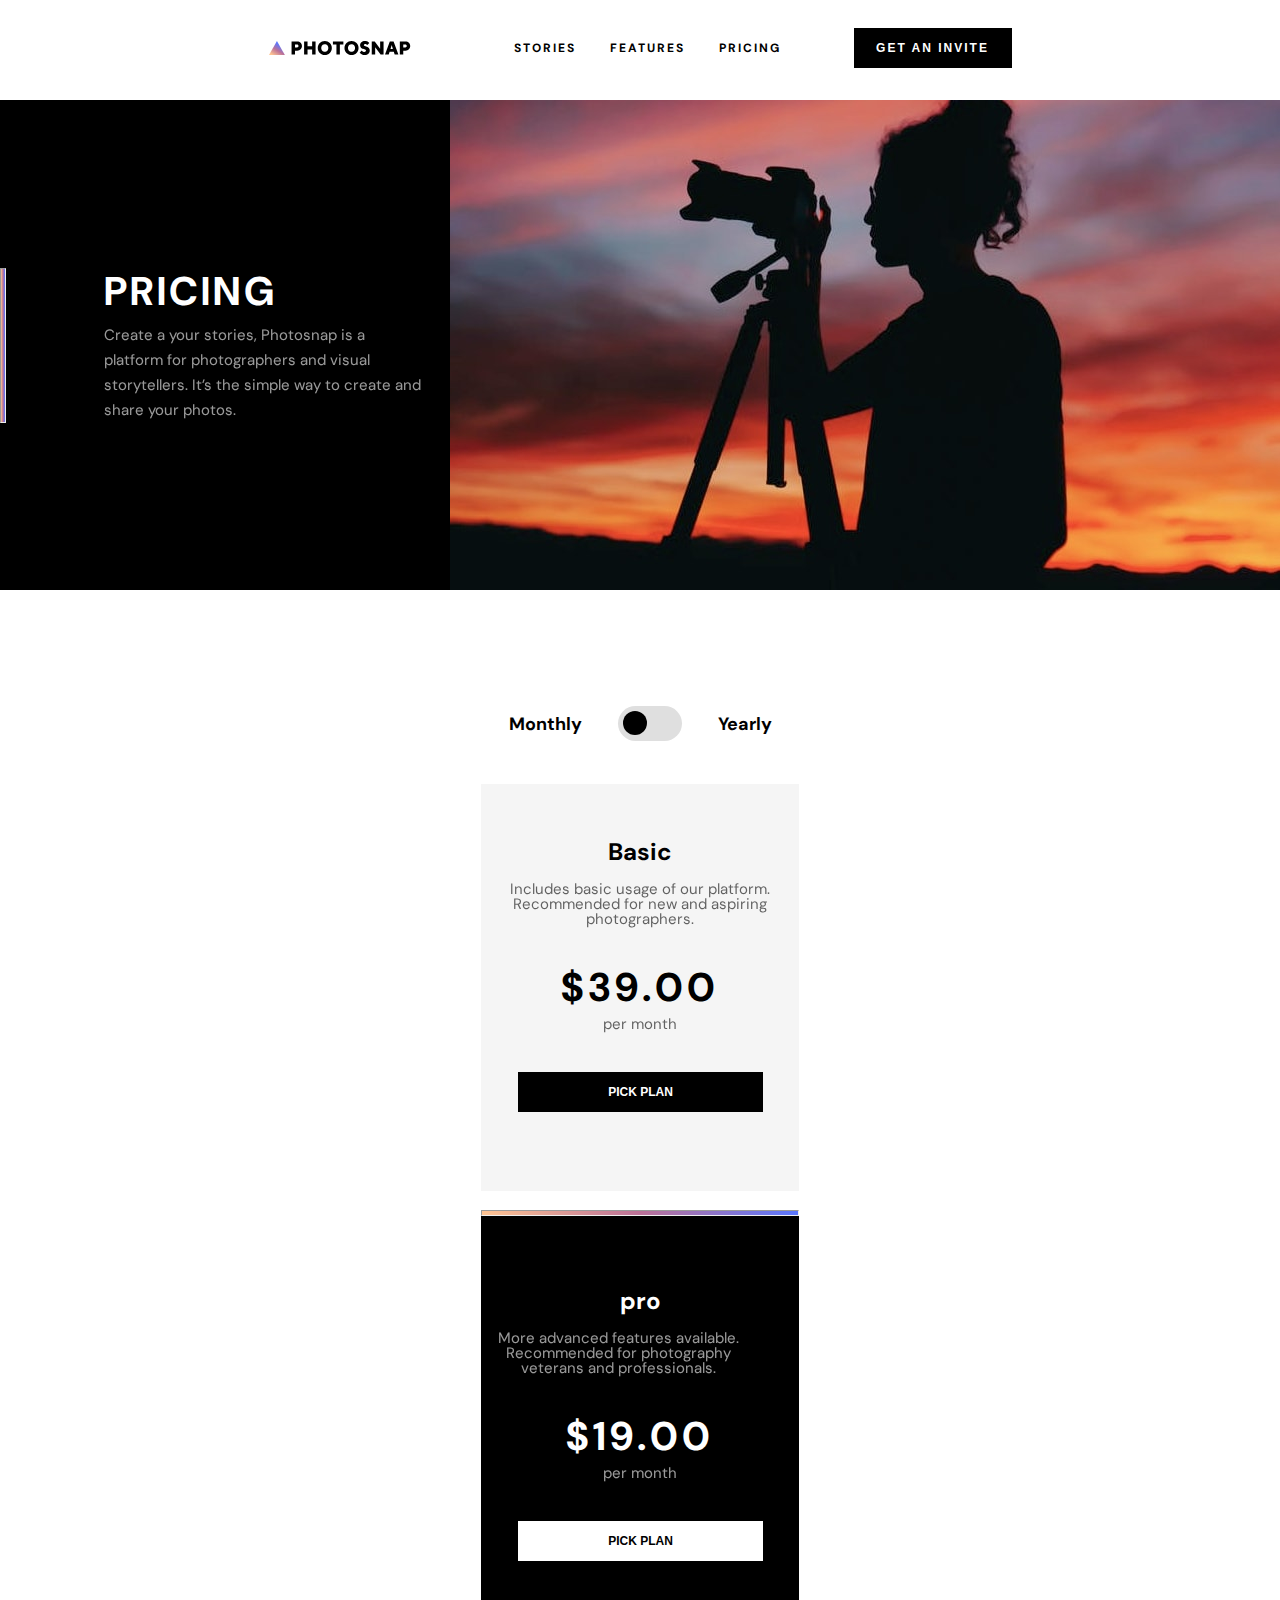
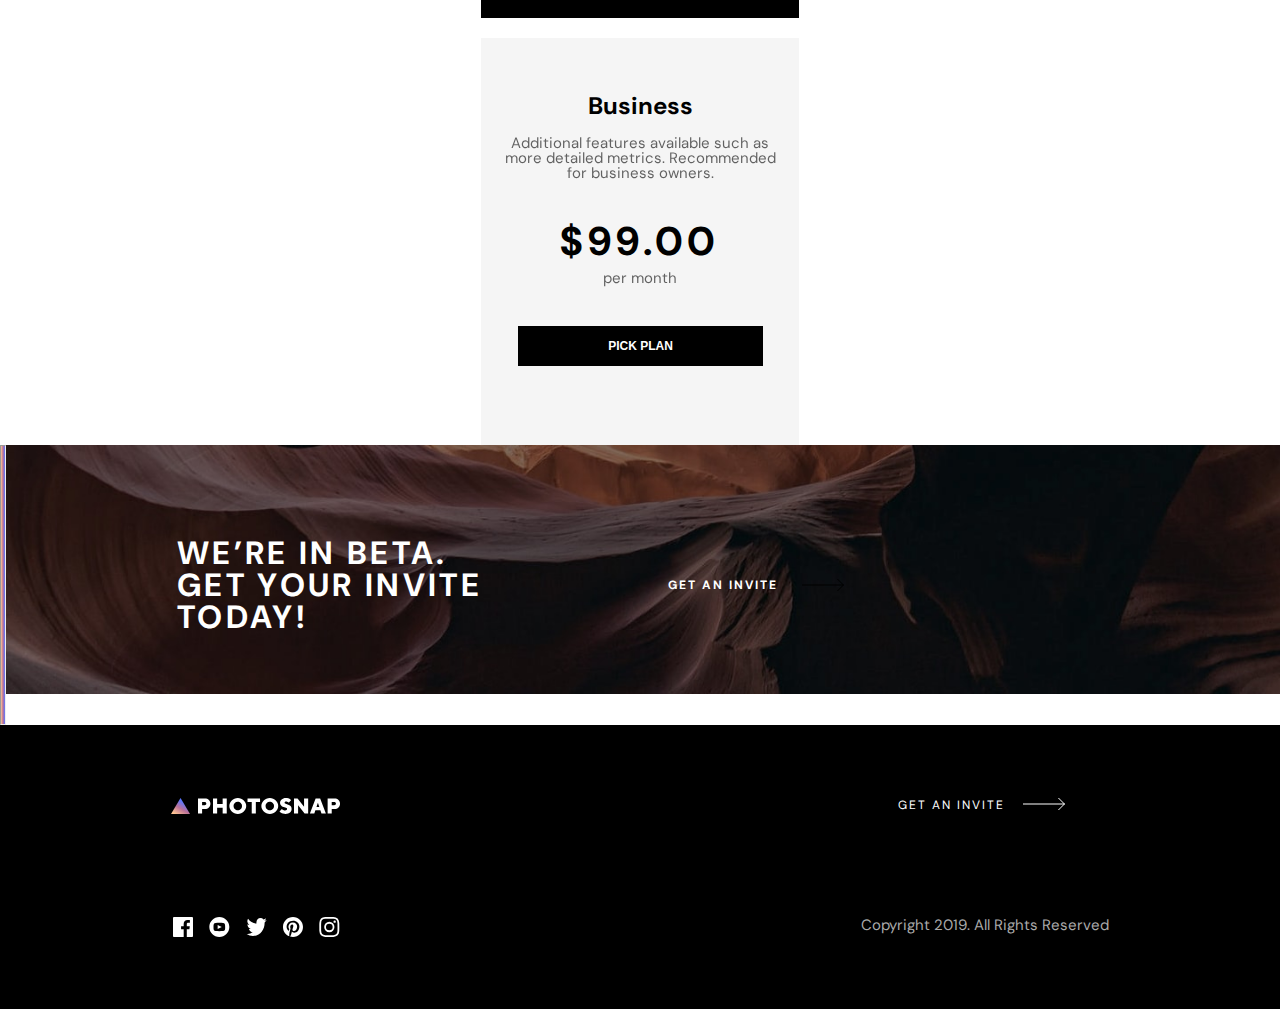
==== pricing.html @ 4be4ea14 "multi page website" ====
<!DOCTYPE html>
<html lang="en">
<head>
    <link rel="stylesheet" href="./reset.css">
    <link rel="stylesheet" href="./pricing.css">
    <meta charset="UTF-8">
    <meta http-equiv="X-UA-Compatible" content="IE=edge">
    <meta name="viewport" content="width=device-width, initial-scale=1.0">
    <link rel="preconnect" href="https://fonts.googleapis.com">
    <link rel="preconnect" href="https://fonts.gstatic.com" crossorigin>
    <link href="https://fonts.googleapis.com/css2?family=DM+Sans:wght@400;700&display=swap" rel="stylesheet">
    <title>pricing</title>
</head>
<body>
    <div class="header">
        <div class="main-menu">
            <div class="logo">
                <img class="header-logo" src="./assets/shared/desktop/logo.svg" alt="logo">
            </div>
            <div class="logo-menu">
                <img  class= "menu" src="./assets/shared/mobile/menu.svg" alt="menu">
                <img class="close" src="./assets/shared/mobile/close.svg" alt="close">
            </div>
       </div>
       <div class="hidden-menu">
            <div class="header-menu">
                <a class="header-text" href="./stories.html">STORIES</a>
                <a class="header-text" href="">FEATURES</a>
                <a class="header-text" href="./pricing.html">PRICING</a>
            </div>
            <hr class="top-line">
            <button class="button">GET AN INVITE</button>
        </div>
    </div>
        <img class="mobile-hero" src="./assets/pricing/mobile/hero.jpg" alt="mobile-hero">
    <div class="black-box">
        <hr class="line">
        <div class="text">
            <h1 id="pricing">PRICING</h1>
            <p id="paragraph">Create a your stories, Photosnap is a platform for photographers and visual storytellers.
                It’s the simple way to create and share your photos.</p>
            </div>
    </div>
    <div class="check-container">
        <div class="Monthly">Monthly</div>
        <div class="toggle">
            <div class="toggle-button" ></div>
        </div>
        <div class="Yearly">Yearly</div>
    </div>
    <div class="container-box">
    <div class="price-container">
        <div class="left">
            <h1 class="basic">Basic</h1>
            <p class="platform">Includes basic usage of our platform. Recommended for new and aspiring photographers.</p>
        </div>
        <div class="right-position">
            <p class="price">$39.00</p>
            <p class="month">per month</p>
        </div>
         <button class="plan">PICK PLAN</button>
    </div>
    <div class="price-container" id="black-container">
        <div class="left">
            <hr class="box-line">
            <h1 class="basic">pro</h1>
            <p class="platform" id="text">More advanced features available. Recommended for photography veterans and professionals.</p>
        </div>
        <div class="right-position">
            <p class="price">$19.00</p>
            <p class="month" id="per-month">per month</p>
        </div>
         <button class="plan" id="button">PICK PLAN</button>
    </div>
    <div class="price-container" >
        <div class="left">
            <h1 class="basic">Business</h1>
            <p class="platform">Additional features available such as more detailed metrics. Recommended for business owners.</p>
        </div>
        <div class="right-position">
        <p class="price">$99.00</p>
         <p class="month">per month</p>
        </div>
         <button class="plan" >PICK PLAN</button>
    </div>

</div>
    <div class="footer-top">
            <hr class="line" id="footer-line">
            <div class="text-container">
                <div class="text-beta">
                    <h1 id="beta">We’re in beta.
                        Get your invite today!</h1>
                </div>
                <div class="arrow-top">
                    <h1>GET AN INVITE</h1>
                    <img  class= "arrow-coin" src="./assets/shared/desktop/arrow.svg" alt="arrow">
                </div>
           </div>
        </div>
        <footer class="footer-container">
            <div class="logo">
                <img src="./assets/shared/desktop/logo-white.12774b9c.svg" alt="logo-white">
                <div class="social-logo">
                    <img class="social-logo-details" src="./assets/shared/desktop/facebook.svg" alt="facebook">
                    <img class="social-logo-details" src="./assets/shared/desktop/youtube.svg" alt="youtube">
                    <img class="social-logo-details" src="./assets/shared/desktop/twitter.svg" alt="twitte">
                    <img  class="social-logo-details"src="./assets/shared/desktop/pinterest.svg" alt="pinterest">
                    <img  class="social-logo-details"src="./assets/shared/desktop/instagram.svg" alt="instagram">
                </div>
            </div>
                <div class="page">
                    <a class="header-text" href="">Home</a>
                    <a class="header-text" href="./stories.html">Stories</a>
                    <a class="header-text" href="">Features</a>
                    <a class="header-text" href="./pricing.css">Pricing</a>
                </div>
                <div class="left-text">
                <div class="footer-arrow-box">
                    <h1 class="invite">GET AN INVITE</h1>
                    <div class="footer-box">
                        <svg stroke="white" xmlns="http://www.w3.org/2000/svg" width="43" height="14" ><g fill="none" fill-rule="evenodd" ><path d="M0 7h41.864M35.428 1l6 6-6 6" ></path></g></svg>
                    </div>
                </div>
                <div class="copyright-date">Copyright 2019. All Rights Reserved</div>
            </div>
        </footer>
    <script src="./stories.js"></script>
</body>
</html>
---- pricing.css ----
*{
    box-sizing: border-box;
}

body{
    max-width: 100%;
    font-family: "DM Sans";
    display: flex;
    justify-content: center;
    align-items: center;
    flex-direction: column;
}

.header{
    width: 100%;
    display: flex;
    align-items: center;
    flex-direction: column;
    margin-top: 28px;
    margin-bottom: 32px;
    gap:60px
}

.main-menu{
    width: 100%;
    display: flex;
    justify-content: space-around;
    align-items: center;
}

.header-text{
    color: black;
    text-decoration: none;
    cursor: pointer;
}

.header-text:hover{
    color: darkgray;
}

.header-menu{
    display: flex;
    flex-direction: column;
    gap: 34px;
    font-weight: 700;
    font-size: 12px;
    letter-spacing: 2px;
    
}

.hidden-menu{
    width: 80%;
    display:none;
    align-items: center;
    flex-direction: column;
    gap:20px
 }

 .close{
    display: none;
    position: relative;
    left: -21px;
    top: 3px;
 }

 .top-line{
    width: 100%;
    height: 2px;
    background-color: black;
    opacity: 25%;
}

.button{
    display:block;
    width: 100%;
    height: 40px;
    background-color: black;
    color: #fff;
    font-size: 12px;
    font-weight: 700;
    letter-spacing: 2px;
    border: none;
}

.mobile-hero{
    width: 100%;
}


.black-box{
    width: 100%;
    height: 300px;
   background-color: black;
}

.line{
    width: 128px;
    height: 6px;
    background: linear-gradient(90deg,#FFC593 ,#BC7198 ,#5A77FF );
    margin: 0 28px;
}

#pricing{
    width: 318px;
    height: 40px;
    font-weight: 700;
     font-size: 32px;
     line-height: 40px;
     letter-spacing: 3.3px;
     color: #FFFFFF;
}

#paragraph{
    width: 318px;
    height: 100px;
    font-weight: 400;
    opacity: 60%;
    font-size: 15px;
    line-height: 25px;
    color: #FFFFFF;
}

.text{
    padding: 65px 28px;
    display: grid;
    grid-row-gap: 16px;
}

 /* toggle button */

.check-container{
    display: flex;
    flex-direction: row;
    align-items: center;
    gap: 36px;
    margin:116px 0 43px;
    font-size: 18px;
    font-weight: 700;
}

.toggle{
    width: 64px;
    height: 35px;
    border-radius: 30px;
    background-color: #DFDFDF;
}

.toggle-active{
    background-color: #000000;
}

.toggle-button-active{
    background-color: #FFFFFF;
    left: 29px;
}


.check-container .toggle .toggle-button{
    width: 24px;
    height: 24px;
    background-color: #000000;
    border-radius: 50%;
    cursor: pointer;
    margin-left: 5px;
    margin-top: 5px;
}



 /* footer top section */
.footer-top{
    width: 100%;
    height: 288px;
    background-image: url("./assets/shared/mobile/bg-beta.jpg");
    background-repeat: no-repeat;
    background-size: 100%;
    display: flex;
    flex-direction: column;
    gap: 58px;

}
.text-beta{
    width: 314px;
    color: #FFFFFF;
    font-size: 32px;
    font-weight: 700;
    letter-spacing: 3.33px;
    text-transform: uppercase;
}

.arrow-top{
    font-size: 12px;
    font-weight: 700;
    letter-spacing: 2px;
    color: #FFFFFF;
    display: flex;
    align-items: center;
    gap: 24px;
    margin-right: 137px;
}

.text-container{
    display: flex;
    flex-direction: column;
    align-items: flex-start;
    gap: 16px;
    margin-left: 28px;
}

/* footer section */

.text-footer{
    display: flex;
    justify-content: flex-start;
    align-items: center;
    gap:156px;
    margin-top: 20px;
}

.arrow-box{
    display: flex;
    flex-direction: row;
}

.arrow{
    width: 42px;
    height: 1px;
    background-color: #ffff;
    position: absolute;
}

.charset{
    font-size: 35px;
    color: #fff;
}

.footer-container{
    background-color: black;
    width: 100%;
    height: 539px;
    display: flex;
    flex-direction: column;
    align-items: center;
    padding: 56px;
}

.social-logo{
    display: flex;
    gap: 14px;
    justify-content: space-between;
    margin-top: 34px;
}

.social-logo-details{
    filter: brightness(0) invert(1);
}

.page{
    color: #fff;
    font-size: 12px;
    letter-spacing: 2px;
    font-weight: 700;
    display: flex;
    flex-direction: column;
    align-items: center;
    gap:16px;
    margin-top: 50px;
    text-transform: uppercase;
}

.invite{
    color: #fff;
    display: flex;
    align-items: flex-end;
    justify-content: space-between;
    letter-spacing: 2px;
    text-align: center;
    font-size: 12px;
}

.footer-charset{
    font-size: 35px;
    color: #fff;
}

.footer-arrow-box{
    margin-top: 119px;
    display: flex;
    align-items: center;
    gap:18px
}

.footer-arrow{
    width: 42px;
    height: 1px;
    background-color: #ffff;
    position: absolute;
}

.copyright-date{
    width: 255px;
    height: 20px;
    color: darkgrey;
    font-size: 15px;
    font-weight: 400;
    margin-top: 34px;
}

.left-text{
    display: flex;
    flex-direction: column;
    align-items: center;
    gap: 34px;
}

/* text container */
.container-box{
    display: flex;
    flex-direction: column;
    gap:20px;
}

.price-container{
    width: 318px;
    height: 407px;
    background-color: #F5F5F5;
    display: flex;
    flex-direction: column;
    align-items: center;
    padding: 56px 36px 40px 36px;
}

.basic{
    font-size: 24px;
    font-weight: 700;
    text-align: center;
}

.platform{
    width: 275px;
    font-weight: 400;
    font-size: 15px;
    color: #000000;
    opacity: 60%;
    text-align: center;
    margin-top: 18px;
}

.price{
    width: 245px;
    font-size: 40px;
    font-weight:700;
    letter-spacing: 4.17px;
    text-align: center;
    margin-top: 40px;
}

.month{
    width: 245px;
    font-size: 15px;
    font-weight: 400;
    text-align: center;
    color:#000000;
    opacity: 60%;
    margin-top: 10px;
    
}

.plan{
    width: 245px;
    height: 40px;
    font-size: 12px;
    font-weight: 700;
    color: #fff;
    background-color: #000000;
    border: none;
    margin-top: 40px;
}

#black-container{
    color: #FFFFFF;
    background-color: #000000;
}

#text { 
    color: #FFFFFF;
}

#per-month{
  color: #FFFFFF;
}

#button{
    background-color:#FFFFFF;
    color: #000000;
}

.box-line{
    width: 318px;
    height: 6px;
    background: linear-gradient(90deg,#FFC593 ,#BC7198 ,#5A77FF );
    transform: translateY(-65px);
}


@media screen  and (min-width: 768px){
    .header-logo{
        width: 142px;
        margin-right: 43px;
    }
    
    .header{
        width: auto;
        flex-direction: row;
    }
    
    .header-menu{
        width: auto;
        display: flex;
        flex-direction: row;
        align-items: center;
        gap: 34px;
        font-weight: 700;
        font-size: 12px;
        letter-spacing: 2px;
    }
    
    .hidden-menu{
        display: flex;
        flex-direction: row;
    }

    .logo-menu{
        display: none;
    }
    
    .top-line{
        display: none;
    }
    
    .menu{
        display: flex;
        flex-direction: column;
        gap:34px;
    }
    
    .button{
        display: block;
        width: 158px;
        height: 40px;
        background-color: black;
        color: #fff;
        font-size: 12px;
        font-weight: 700;
        letter-spacing: 2px;
        border: none;
        margin-left: 53px;
    }
 
    .mobile-hero{
        display: none;
    }

    .tablet-hero{
        display: block;
    }

    .desktop-hero{
        display: none;
    }

    .black-box{
        width: 100%;
        height: 490px;
       background-image: url("./assets/pricing/mobile/hero.jpg");
       background-repeat: no-repeat;
       background-position: right;
       display: flex;
       align-items: center;
    }

    #pricing{
        font-size: 40px;
        line-height: 48px;
    }
    .text{
        width: 387px;
        padding: 173px 98px;
        grid-row-gap: 21px,
    }

    .line{
        width: 6px;
        height: 155px;
        margin: 0;
    }

    .footer-top{
        height: 280px;
        background-image: url("./assets/shared/desktop/bg-beta.jpg");
        background-repeat: no-repeat;
        flex-direction: row
    }

    .text-container{
        flex-direction: row;
        align-items: center;
        margin-left: 0;
        gap: 177px;
    }

    #footer-line{
        height: 280px;
    }

    .arrow-top{
        margin-right: 0;
    }

    /* footer section 768px */

    .text-footer{
        gap:150px;
    }
    
    .footer-container{
        flex-direction: row;
        height: 284px;
        justify-content: space-between;
    }
    
    .logo{
        display: flex;
        flex-direction: column;
        gap: 103px;
        position: relative;
    }
    
    .social-logo{
        margin: auto;
        gap: 16px;
    }
    
    .page{
        position: absolute;
        display: flex;
        flex-direction: row;
        margin-top: -31px;
        gap: 25px;
    }
    
    .left-text{
        gap: 104px;
    }
    
    .copyright-date{
        margin: 0;
        text-align: end;
    }
    .footer-arrow-box{
        margin: 0;
        justify-content: flex-end;
    }


    .price-container{
        width: 689px;
        height: 270px;
    }

    .right-position{
        position: relative;
        left: 229px;
        bottom: 137px;
    }

    .left{
        position: relative;
        left: -187px;
        bottom: 10px;
    }

    .plan{
        margin-top: -69px;
        margin-left: -374px;
    }

    .box-line{
        transform: translate(-21px, -54px);
        width: 6px;
        height: 270px;
        position: absolute;
    }

}


 @media screen  and (min-width: 1250px){
    .black-box{
        height: 490px;
        background-image: url("./assets/pricing/desktop/hero.jpg");
    }

    .footer-top{
        gap: 171px;
        
     }

        /* footer section 1440px */
    .footer-container{
        padding: 64px 171px;
     }
        
    .page{
        flex-direction: column;
        position: unset;
        gap: 29px;
        margin: 0 369px 0 0;
    }

    .container-box{
        display: flex;
        align-items: center;
        flex-direction: row;
    }

    /* .price-container{
        width: 318px;
       height: 270px;
    } */
    .container-box{
        display: flex;
        flex-direction: column;
        gap:20px;
    }
    
    .price-container{
        width: 318px;
        height: 407px;
        background-color: #F5F5F5;
        display: flex;
        flex-direction: column;
        align-items: center;
        padding: 56px 36px 40px 36px;
    }
    
    .basic{
        font-size: 24px;
        font-weight: 700;
        text-align: center;
    }
    
    .platform{
        width: 275px;
        font-weight: 400;
        font-size: 15px;
        color: #000000;
        opacity: 60%;
        text-align: center;
        margin-top: 18px;
    }
    
    .price{
        width: 245px;
        font-size: 40px;
        font-weight:700;
        letter-spacing: 4.17px;
        text-align: center;
        margin-top: 40px;
    }
    
    .month{
        width: 245px;
        font-size: 15px;
        font-weight: 400;
        text-align: center;
        color:#000000;
        opacity: 60%;
        margin-top: 10px;
        
    }
    
    .plan{
        width: 245px;
        height: 40px;
        font-size: 12px;
        font-weight: 700;
        color: #fff;
        background-color: #000000;
        border: none;
        margin-top: 40px;
        margin-left: auto;
    }
    
    #black-container{
        color: #FFFFFF;
        background-color: #000000;
    }
    
    #text { 
        color: #FFFFFF;
    }
    
    #per-month{
      color: #FFFFFF;
    }
    
    #button{
        background-color:#FFFFFF;
        color: #000000;
    }
    
    .box-line{
        width: 318px;
        height: 6px;
        background: linear-gradient(90deg,#FFC593 ,#BC7198 ,#5A77FF );
        transform: translateY(-65px);
        position: inherit;
    }
    
     .right-position, .left{
        position: inherit;
     }



}
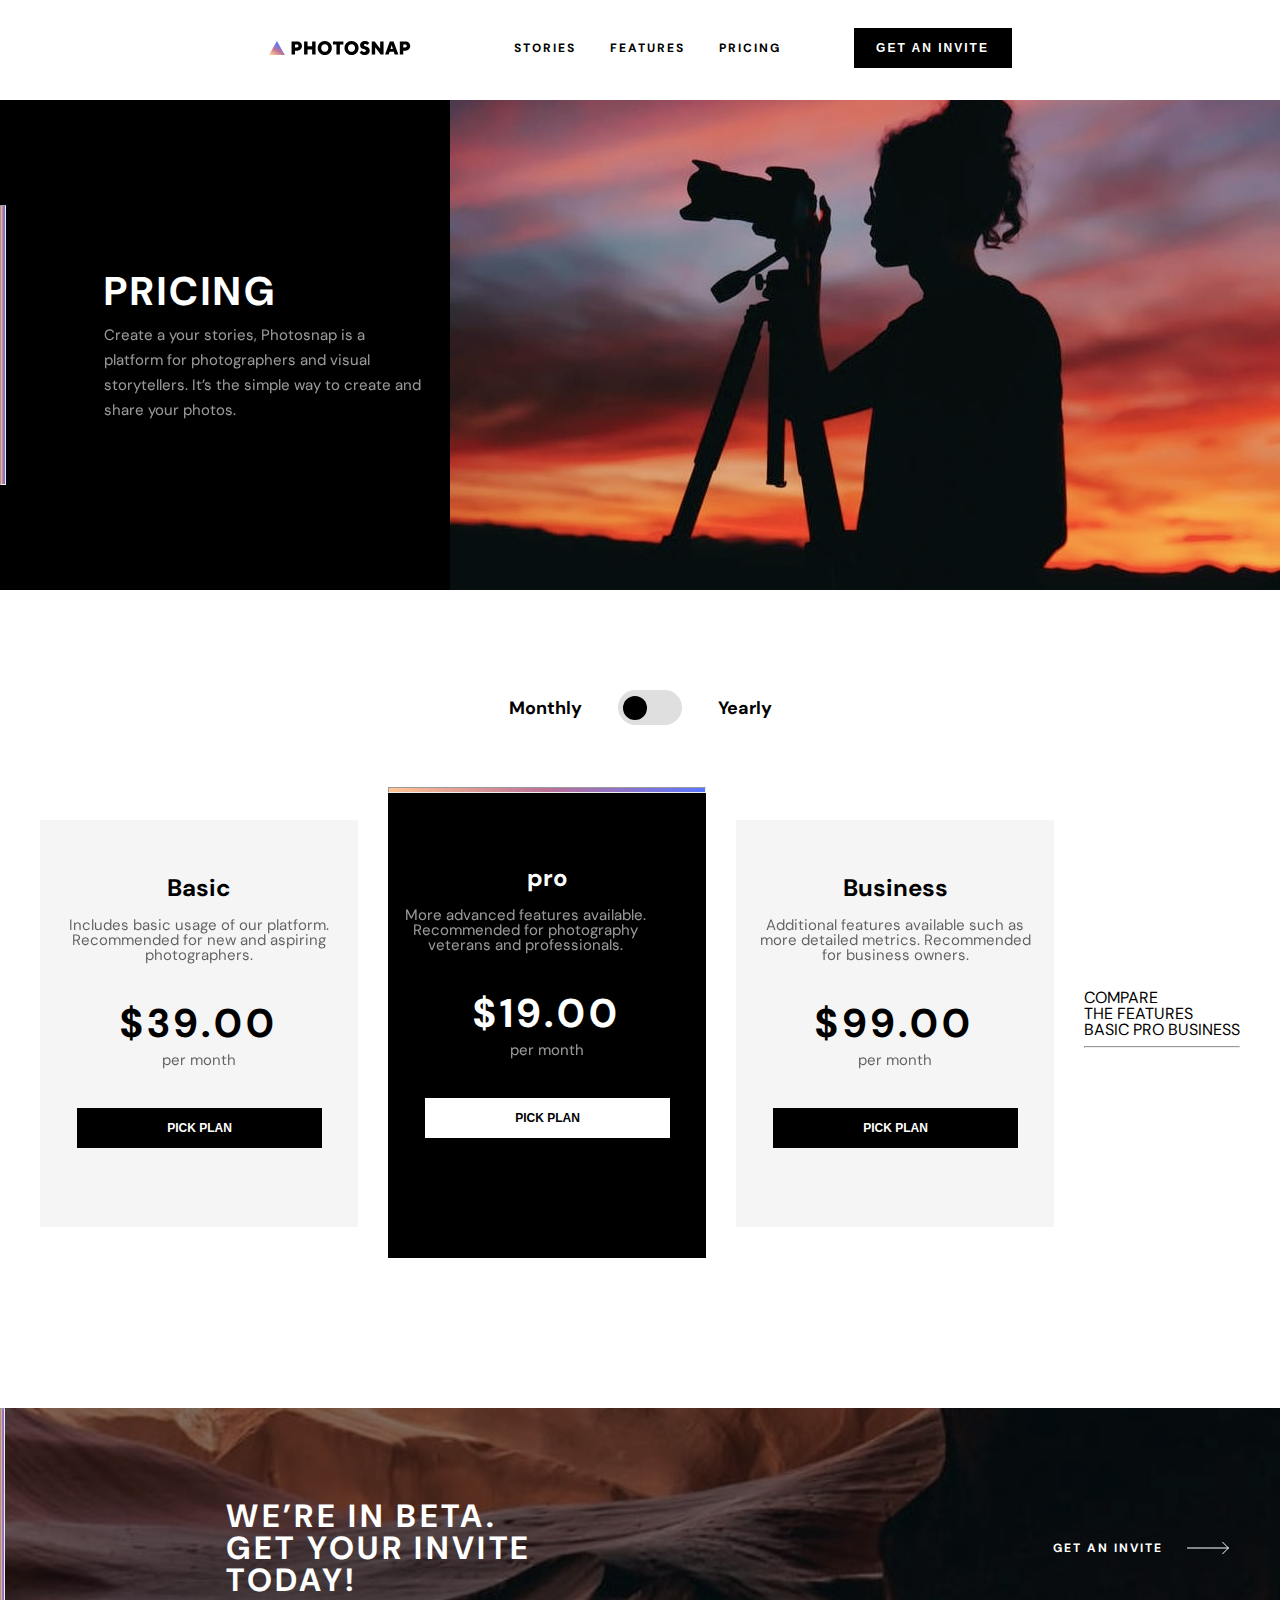
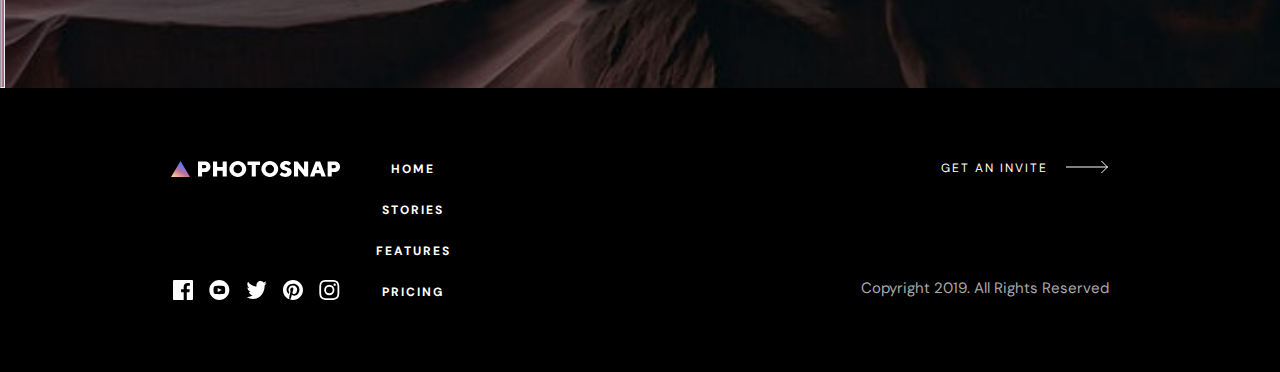
==== commit 15329b7f: "change toggle button" ====
--- a/pricing.html
+++ b/pricing.html
@@ -44,7 +44,7 @@
     <div class="check-container">
         <div class="Monthly">Monthly</div>
         <div class="toggle">
-            <div class="toggle-button" ></div>
+            <div class="toggle-button" class="toggle-button-active" ></div>
         </div>
         <div class="Yearly">Yearly</div>
     </div>
@@ -67,7 +67,7 @@
             <p class="platform" id="text">More advanced features available. Recommended for photography veterans and professionals.</p>
         </div>
         <div class="right-position">
-            <p class="price">$19.00</p>
+            <p class="price-one">$19.00</p>
             <p class="month" id="per-month">per month</p>
         </div>
          <button class="plan" id="button">PICK PLAN</button>
@@ -78,13 +78,26 @@
             <p class="platform">Additional features available such as more detailed metrics. Recommended for business owners.</p>
         </div>
         <div class="right-position">
-        <p class="price">$99.00</p>
+        <p class="price-two">$99.00</p>
          <p class="month">per month</p>
         </div>
          <button class="plan" >PICK PLAN</button>
     </div>
+    <div class="tick-list-container">
+        <div>COMPARE</div>
+        <div>
+            <div class="Features">THE FEATURES</div>
+            <div>
+                <span>BASIC</span>
+                <span>PRO</span>
+                <span>BUSINESS</span>
+            </div>
+       </div>
+        <hr>
 
-</div>
+
+    </div>
+    </div>
     <div class="footer-top">
             <hr class="line" id="footer-line">
             <div class="text-container">
@@ -94,7 +107,7 @@
                 </div>
                 <div class="arrow-top">
                     <h1>GET AN INVITE</h1>
-                    <img  class= "arrow-coin" src="./assets/shared/desktop/arrow.svg" alt="arrow">
+                    <img  class= "arrow-coin" src="./assets/shared/desktop/arrow.white.svg" alt="arrow">
                 </div>
            </div>
         </div>
@@ -110,21 +123,22 @@
                 </div>
             </div>
                 <div class="page">
-                    <a class="header-text" href="">Home</a>
-                    <a class="header-text" href="./stories.html">Stories</a>
-                    <a class="header-text" href="">Features</a>
-                    <a class="header-text" href="./pricing.css">Pricing</a>
+                    <a class="footer-text" href="">Home</a>
+                    <a class="footer-text" href="./stories.html">Stories</a>
+                    <a class="footer-text" href="">Features</a>
+                    <a class="footer-text" href="./pricing.css">Pricing</a>
                 </div>
                 <div class="left-text">
                 <div class="footer-arrow-box">
                     <h1 class="invite">GET AN INVITE</h1>
                     <div class="footer-box">
-                        <svg stroke="white" xmlns="http://www.w3.org/2000/svg" width="43" height="14" ><g fill="none" fill-rule="evenodd" ><path d="M0 7h41.864M35.428 1l6 6-6 6" ></path></g></svg>
+                        <img src="./assets/shared/desktop/arrow.white.svg" alt="">
                     </div>
                 </div>
                 <div class="copyright-date">Copyright 2019. All Rights Reserved</div>
             </div>
         </footer>
     <script src="./stories.js"></script>
+    <script src="./pricing.js"></script>
 </body>
 </html>--- a/pricing.css
+++ b/pricing.css
@@ -99,6 +99,7 @@
     background: linear-gradient(90deg,#FFC593 ,#BC7198 ,#5A77FF );
     margin: 0 28px;
 }
+
 
 #pricing{
     width: 318px;
@@ -133,7 +134,7 @@
     flex-direction: row;
     align-items: center;
     gap: 36px;
-    margin:116px 0 43px;
+    margin:100px 0 63px;
     font-size: 18px;
     font-weight: 700;
 }
@@ -143,26 +144,39 @@
     height: 35px;
     border-radius: 30px;
     background-color: #DFDFDF;
+    display: flex;
+    align-items: center;
+    padding: 5px;
+    
 }
 
 .toggle-active{
+    width: 64px;
+    height: 35px;
+    border-radius: 30px;
+    display: flex;
+    align-items: center;
+    padding: 5px;
     background-color: #000000;
 }
 
 .toggle-button-active{
-    background-color: #FFFFFF;
-    left: 29px;
-}
-
-
-.check-container .toggle .toggle-button{
+    width: 24px;
+    height: 24px;
+    border-radius: 50%;
+    cursor: pointer;
+    background-color: #DFDFDF;
+    margin-left: 29px;
+    
+}
+
+
+.toggle-button{
     width: 24px;
     height: 24px;
     background-color: #000000;
     border-radius: 50%;
     cursor: pointer;
-    margin-left: 5px;
-    margin-top: 5px;
 }
 
 
@@ -177,8 +191,9 @@
     display: flex;
     flex-direction: column;
     gap: 58px;
-
-}
+    margin-top: 65px;
+}
+
 .text-beta{
     width: 314px;
     color: #FFFFFF;
@@ -217,10 +232,16 @@
     margin-top: 20px;
 }
 
+.footer-text{
+    color: #FFFFFF;
+    text-decoration: none;
+}
+
 .arrow-box{
     display: flex;
     flex-direction: row;
 }
+
 
 .arrow{
     width: 42px;
@@ -355,6 +376,23 @@
     margin-top: 40px;
 }
 
+.price-one{
+    width: 245px;
+    font-size: 40px;
+    font-weight:700;
+    letter-spacing: 4.17px;
+    text-align: center;
+    margin-top: 40px;
+}
+.price-two{
+    width: 245px;
+    font-size: 40px;
+    font-weight:700;
+    letter-spacing: 4.17px;
+    text-align: center;
+    margin-top: 40px;
+}
+
 .month{
     width: 245px;
     font-size: 15px;
@@ -366,6 +404,11 @@
     
 }
 
+.plan:hover{
+    background-color: #DFDFDF;
+    color: #000000;
+}
+
 .plan{
     width: 245px;
     height: 40px;
@@ -395,11 +438,15 @@
     color: #000000;
 }
 
+#button:hover{
+    background-color:#DFDFDF;
+}
+
 .box-line{
     width: 318px;
     height: 6px;
     background: linear-gradient(90deg,#FFC593 ,#BC7198 ,#5A77FF );
-    transform: translateY(-65px);
+    transform: translateY(-64px);
 }
 
 
@@ -472,11 +519,11 @@
     .black-box{
         width: 100%;
         height: 490px;
-       background-image: url("./assets/pricing/mobile/hero.jpg");
-       background-repeat: no-repeat;
-       background-position: right;
-       display: flex;
-       align-items: center;
+        background-image: url("./assets/pricing/tablet/hero.jpg");
+        background-repeat: no-repeat;
+        background-position: right;
+        display: flex;
+        align-items: center;
     }
 
     #pricing{
@@ -491,26 +538,28 @@
 
     .line{
         width: 6px;
-        height: 155px;
+        height: 280px;
         margin: 0;
     }
 
     .footer-top{
         height: 280px;
-        background-image: url("./assets/shared/desktop/bg-beta.jpg");
+        background-image: url("./assets/shared/tablet/bg-beta.jpg");
         background-repeat: no-repeat;
-        flex-direction: row
+        flex-direction: row;
+        gap:0;
+        margin-top: 150px;
     }
 
     .text-container{
+        width: 100%;
         flex-direction: row;
         align-items: center;
+        justify-content: space-between;
         margin-left: 0;
-        gap: 177px;
-    }
-
-    #footer-line{
-        height: 280px;
+        gap:150px;
+        padding: 50px;
+
     }
 
     .arrow-top{
@@ -551,6 +600,7 @@
     
     .left-text{
         gap: 104px;
+        align-items: end;
     }
     
     .copyright-date{
@@ -592,7 +642,7 @@
         position: absolute;
     }
 
-}
+    }
 
 
  @media screen  and (min-width: 1250px){
@@ -618,20 +668,17 @@
         margin: 0 369px 0 0;
     }
 
+    /* .container-box{
+        display: flex;
+        align-items: center;
+        flex-direction: row;
+    } */
+
     .container-box{
         display: flex;
+        flex-direction: row;
         align-items: center;
-        flex-direction: row;
-    }
-
-    /* .price-container{
-        width: 318px;
-       height: 270px;
-    } */
-    .container-box{
-        display: flex;
-        flex-direction: column;
-        gap:20px;
+        gap:30px;
     }
     
     .price-container{
@@ -695,6 +742,7 @@
     #black-container{
         color: #FFFFFF;
         background-color: #000000;
+        height: 470px;
     }
     
     #text { 
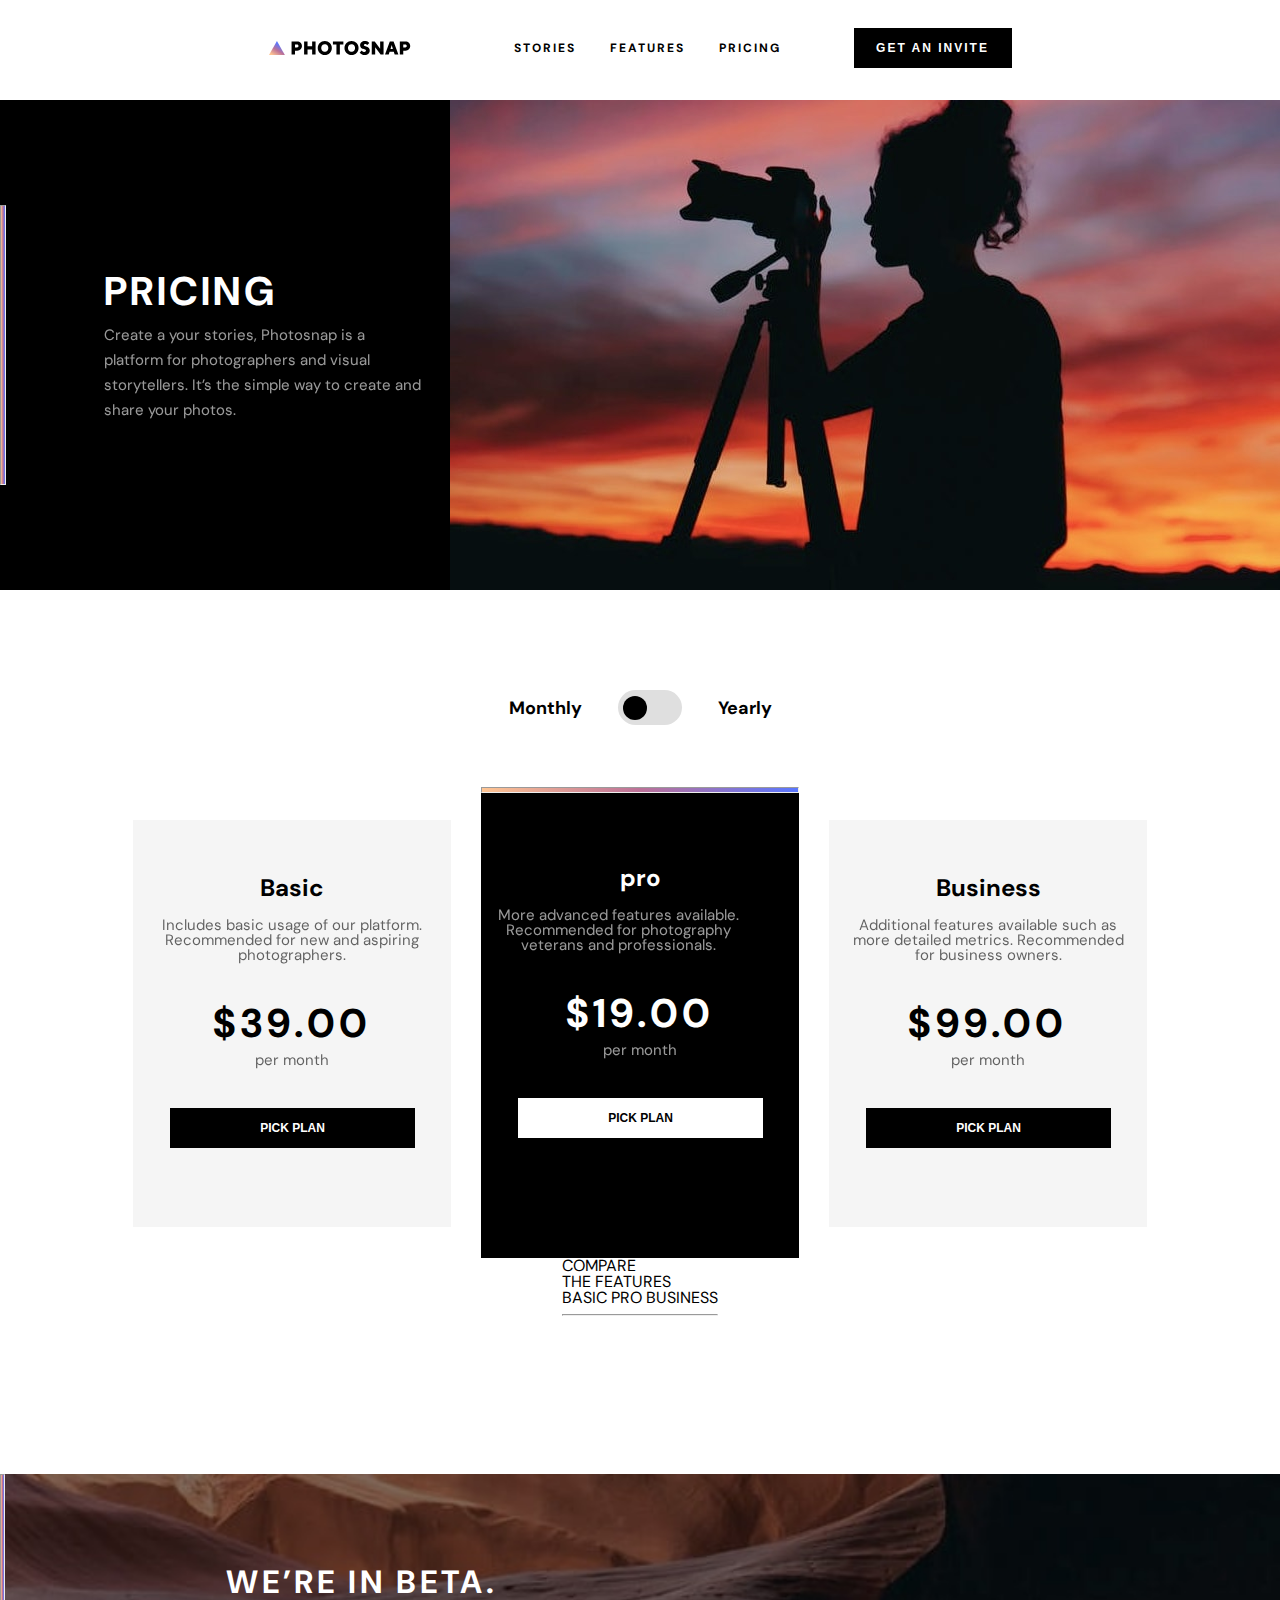
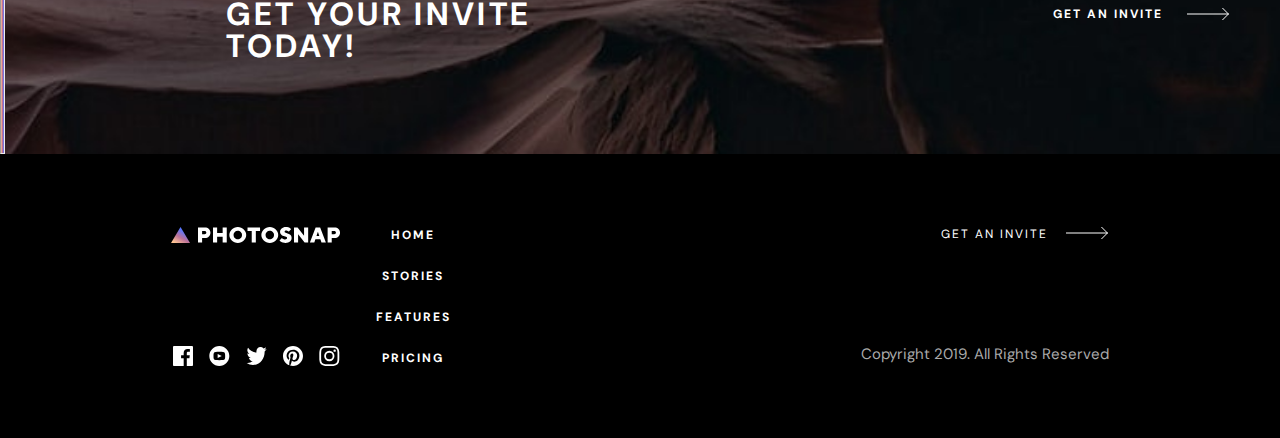
==== commit cdff8443: "change name" ====
--- a/pricing.html
+++ b/pricing.html
@@ -83,6 +83,7 @@
         </div>
          <button class="plan" >PICK PLAN</button>
     </div>
+    </div>
     <div class="tick-list-container">
         <div>COMPARE</div>
         <div>
@@ -97,7 +98,7 @@
 
 
     </div>
-    </div>
+    
     <div class="footer-top">
             <hr class="line" id="footer-line">
             <div class="text-container">
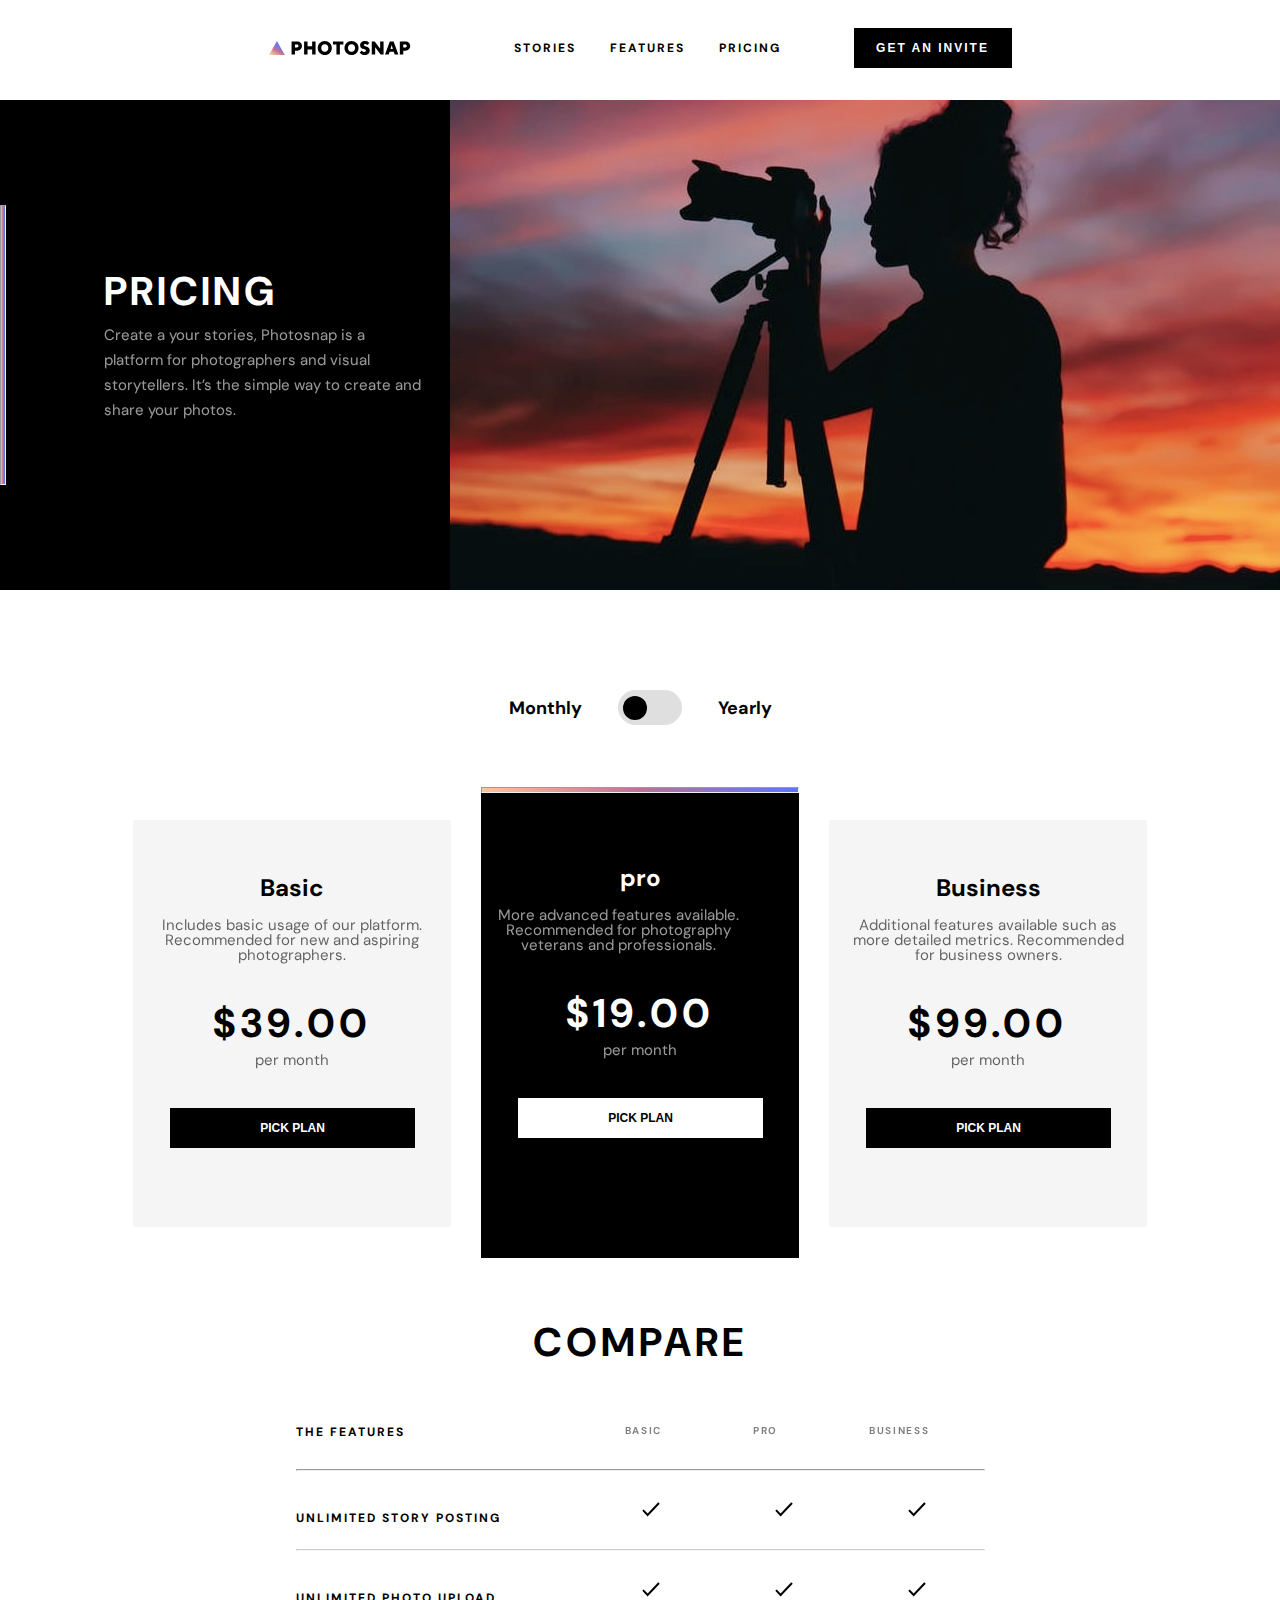
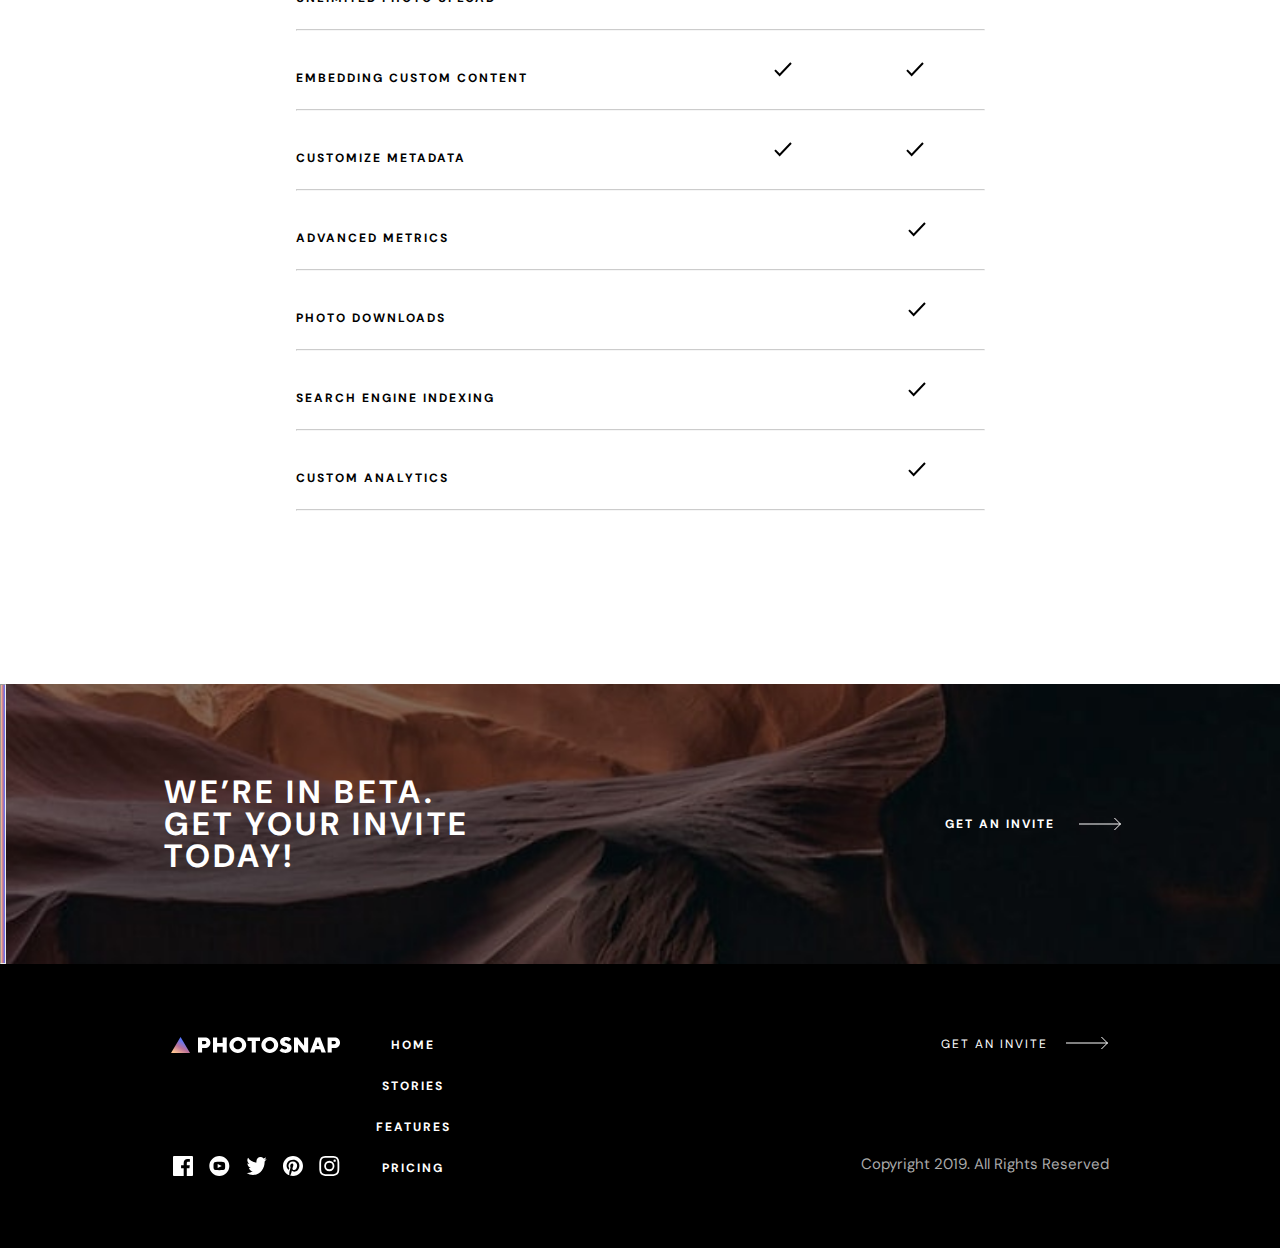
==== commit ca7da3f3: "add pricing page" ====
--- a/pricing.html
+++ b/pricing.html
@@ -85,17 +85,123 @@
     </div>
     </div>
     <div class="tick-list-container">
-        <div>COMPARE</div>
-        <div>
-            <div class="Features">THE FEATURES</div>
-            <div>
-                <span>BASIC</span>
-                <span>PRO</span>
-                <span>BUSINESS</span>
-            </div>
-       </div>
-        <hr>
-
+        <div class="tick-header">
+            <div class="compare">COMPARE</div>
+            <div class="features-position">
+                <div class="Features">THE FEATURES</div>
+                <div class="category-hidden">
+                    <span class="list">BASIC</span>
+                    <span class="list">PRO</span>
+                    <span class="list">BUSINESS</span>
+                </div>
+            </div>
+                <hr class="line-grey">
+        </div>
+            <div class="position">
+                <div class="story">UNLIMITED STORY POSTING</div>
+                <div>
+                    <div class="category">
+                        <span class="list">BASIC</span>
+                        <span class="list">PRO</span>
+                        <span class="list">BUSINESS</span>
+                    </div>
+                    <div class="check" id="one-check">
+                        <img src="./assets/pricing/desktop/check.svg" alt="check">
+                        <img src="./assets/pricing/desktop/check.svg" alt="check">
+                        <img src="./assets/pricing/desktop/check.svg" alt="check">
+                    </div>
+               </div>
+            </div>
+                <hr class="under-line">
+        <div class="position">
+            <div class="story">UNLIMITED PHOTO UPLOAD</div>
+            <div class="category">
+                <span class="list">BASIC</span>
+                <span class="list">PRO</span>
+                <span class="list">BUSINESS</span>
+            </div>
+            <div class="check" id="one-check">
+                <img src="./assets/pricing/desktop/check.svg" alt="check">
+                <img src="./assets/pricing/desktop/check.svg" alt="check">
+                <img src="./assets/pricing/desktop/check.svg" alt="check">
+            </div>
+        </div>
+            <hr class="under-line">
+        <div class="two-check-cont">
+            <div class="story">EMBEDDING CUSTOM CONTENT</div>
+            <div class="category">
+                <span class="list">BASIC</span>
+                <span class="list">PRO</span>
+                <span class="list">BUSINESS</span>
+            </div>
+            <div class="check" id="two-check">
+                <img src="./assets/pricing/desktop/check.svg" alt="check">
+                <img src="./assets/pricing/desktop/check.svg" alt="check">
+            </div>
+        </div>
+            <hr class="under-line">
+        <div class="two-check-cont">
+            <div class="story">CUSTOMIZE METADATA</div>
+            <div class="category">
+                <span class="list">BASIC</span>
+                <span class="list">PRO</span>
+                <span class="list">BUSINESS</span>
+            </div>
+            <div class="check" id="two-check">
+                <img src="./assets/pricing/desktop/check.svg" alt="check">
+                <img src="./assets/pricing/desktop/check.svg" alt="check">
+            </div>
+        </div>
+            <hr class="under-line">
+        <div class="one-check-cont">
+            <div class="story">ADVANCED METRICS</div>
+            <div class="category">
+                <span class="list">BASIC</span>
+                <span class="list">PRO</span>
+                <span class="list">BUSINESS</span>
+            </div>
+            <div class="check" id="one-check">
+                <img src="./assets/pricing/desktop/check.svg" alt="check">
+            </div>
+        </div>
+            <hr class="under-line">
+        <div class="one-check-cont">
+            <div class="story">PHOTO DOWNLOADS</div>
+            <div class="category">
+                <span class="list">BASIC</span>
+                <span class="list">PRO</span>
+                <span class="list">BUSINESS</span>
+            </div>
+            <div class="check" id="one-check">
+                <img src="./assets/pricing/desktop/check.svg" alt="check">
+            </div>
+        </div>
+            <hr class="under-line">
+        <div class="one-check-cont">
+            <div class="story">SEARCH ENGINE INDEXING</div>
+            <div class="category">
+                <span class="list">BASIC</span>
+                <span class="list">PRO</span>
+                <span class="list">BUSINESS</span>
+            </div>
+            <div class="check" id="one-check">
+                <img src="./assets/pricing/desktop/check.svg" alt="check">
+            </div>
+        </div>
+            <hr class="under-line" >
+        <div class="one-check-cont">
+            <div class="story">CUSTOM ANALYTICS</div>
+            <div class="category">
+                <span class="list">BASIC</span>
+                <span class="list">PRO</span>
+                <span class="list">BUSINESS</span>
+            </div>
+            <div class="check" id="one-check">
+                <img src="./assets/pricing/desktop/check.svg" alt="check">
+            </div>
+        </div>
+            <hr class="under-line">
+    </div>
 
     </div>
     
--- a/pricing.css
+++ b/pricing.css
@@ -80,7 +80,14 @@
     font-weight: 700;
     letter-spacing: 2px;
     border: none;
-}
+    cursor: pointer;
+}
+
+.button:hover{
+      background-color: #DFDFDF;
+      color: #000000;
+}
+
 
 .mobile-hero{
     width: 100%;
@@ -217,11 +224,92 @@
 .text-container{
     display: flex;
     flex-direction: column;
-    align-items: flex-start;
+    align-items: center;
     gap: 16px;
-    margin-left: 28px;
-}
-
+    
+}
+
+.tick-list-container{
+    width: 318px;
+    display: flex;
+    flex-direction: column;
+    /* gap: 23px; */
+    margin-top: 64px;
+}
+
+.compare{
+    display: none;
+}
+
+.Features{
+    width: 140px;
+    font-size: 12px;
+    letter-spacing: 2px;
+    font-weight: 700;
+    margin-bottom: 23px;
+}
+
+.line-grey{
+    width: 100%;
+    height: 2px;
+    color: #000000;
+    margin-bottom: 23px;
+}
+
+.tick-header{
+    display: grid;
+
+}
+
+.story{
+    font-size: 12px;
+    letter-spacing: 2px;
+    font-weight: 700;
+    color: #000000;
+    margin-bottom: 16px;
+}
+
+.list{
+    color: #000000;
+    font-size: 10px;
+    font-weight: 700;
+    letter-spacing: 1.67px;
+    opacity: 50%;
+}
+.under-line{
+    width: 100%;
+    background-color: #DFDFDF;
+    height: 2px;
+    opacity: 50%;
+    margin-bottom: 23px;
+}
+
+.check{
+    margin: 8px 0 24px;
+    display: flex;
+    gap: 30%;
+    margin-left: -75px;
+}
+
+#two-check{
+    margin-left: 119px;
+    gap: 103px;
+}
+
+#one-check{
+    display: flex;
+    justify-content: flex-end;
+    margin-right: 59px
+}
+
+.category{
+    display: flex;
+    gap: 25%;
+}
+
+.category-hidden{
+    display: none;
+}
 /* footer section */
 
 .text-footer{
@@ -418,6 +506,7 @@
     background-color: #000000;
     border: none;
     margin-top: 40px;
+    cursor: pointer;
 }
 
 #black-container{
@@ -541,7 +630,74 @@
         height: 280px;
         margin: 0;
     }
-
+ 
+    .compare{
+        display: block;
+        font-size: 40px;
+        font-weight: 700;
+        letter-spacing: 4.17px;
+        text-align: center;
+        margin-bottom: 64px;
+    }
+
+    .tick-list-container{
+        width: 689px;
+        gap: 0;
+    }
+
+    .category{
+        display: none;
+    }
+
+    .category-hidden{
+        display: flex;
+        gap: 91px;
+        margin-left: 189px;
+    }
+
+    .two-check-cont{
+        display: flex;
+        align-items: center;
+    }
+
+    .one-check-cont{
+        display: flex;
+        align-items: center;
+        justify-content: space-between;
+    }
+
+    .story{
+        margin-bottom: 0;
+        width: 241px;
+    }
+
+    #two-check{
+        margin-left: 237px;
+        gap: 114px
+    }
+
+    .features-position{
+        display: flex;
+        flex-direction: row;
+    }
+
+    .line-grey{
+        width: 689px;
+    }
+
+    .position{
+        display: flex;
+        align-items: center;
+    }
+
+    .check{
+        display: flex;
+        justify-content: space-between;
+        gap: 115px;
+        margin-left: 133px;
+    }
+
+   
     .footer-top{
         height: 280px;
         background-image: url("./assets/shared/tablet/bg-beta.jpg");
@@ -555,10 +711,10 @@
         width: 100%;
         flex-direction: row;
         align-items: center;
-        justify-content: space-between;
+        justify-content: space-around;
         margin-left: 0;
         gap:150px;
-        padding: 50px;
+        /* padding: 50px; */
 
     }
 
@@ -651,10 +807,10 @@
         background-image: url("./assets/pricing/desktop/hero.jpg");
     }
 
-    .footer-top{
+    /* .footer-top{
         gap: 171px;
         
-     }
+     } */
 
         /* footer section 1440px */
     .footer-container{
